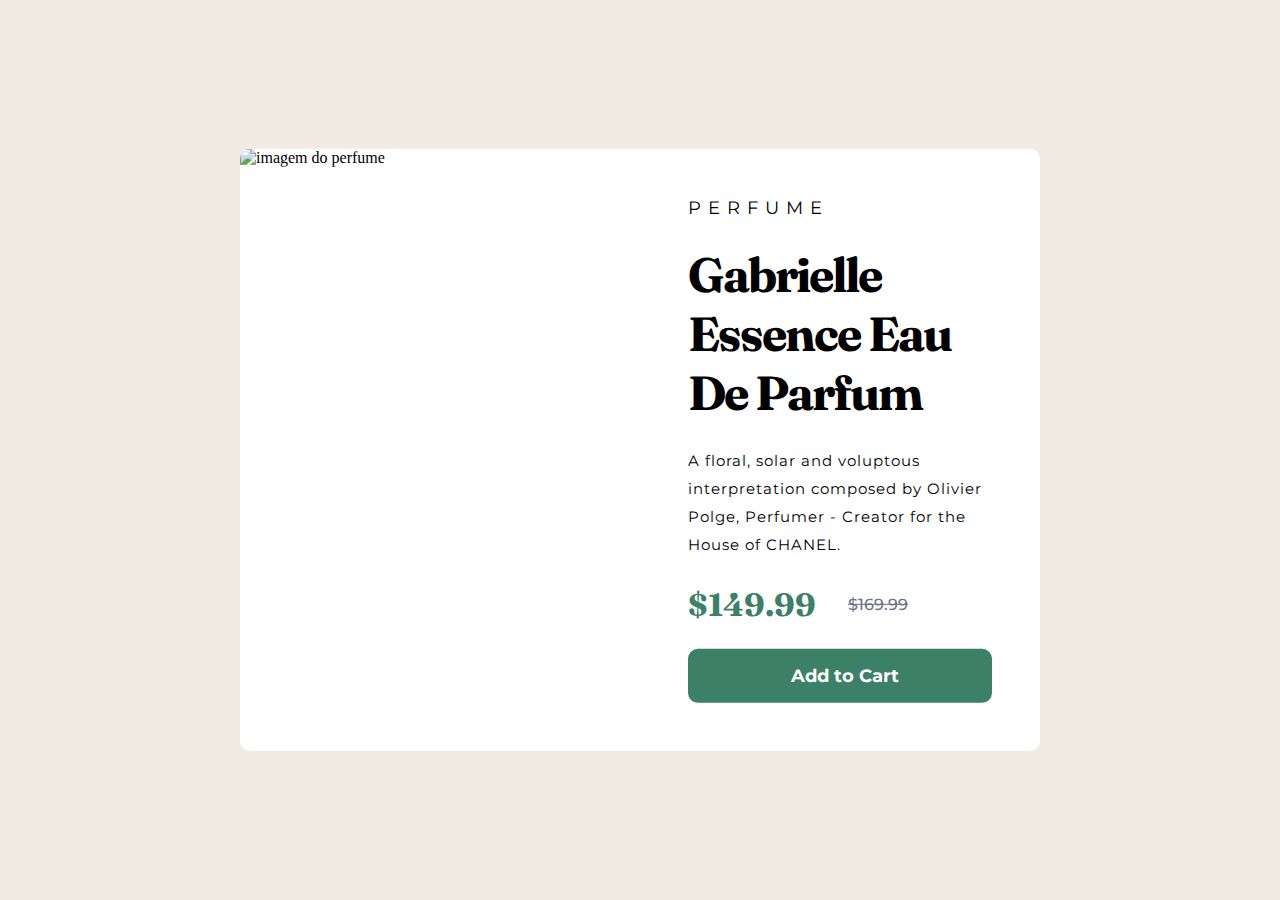
==== product-preview/index.html @ 2db026bc "product-preview" ====
<!DOCTYPE html>
<html lang="pt-br">
<head>
  <meta charset="UTF-8">
  <meta name="viewport" content="width=device-width, initial-scale=1.0"> <!-- displays site properly based on user's device -->

  <link rel="icon" type="image/png" sizes="32x32" href="./images/favicon-32x32.png">
  <link rel="stylesheet" href="style.css">
  
  <title>Frontend Mentor | Product preview card component</title>
</head>
<body>
    <div class="container">
      <div class="imgs">
        <img class="img-desktop" src="/images/image-product-desktop.jpg" alt="imagem do perfume">
        <img class="img-mobile" src="/images/image-product-mobile.jpg" alt="imagem do perfume mobile">
      </div>
      <div class="infos">
        
        <div class="type-product">
          <h3> PERFUME </h3>
        </div>

        <div class="name-product">
          <h1>
            Gabrielle Essence Eau De Parfum
          </h1>
        </div>

        <div class="desc-product">
          <p>
            A floral, solar and voluptous interpretation composed by Olivier Polge, Perfumer - Creator for the House of CHANEL.
          </p>
        </div>

        <div class="price">
          <h1>$149.99</h1>
          <p>$169.99</p>
        </div>

        <button class="buy">
          <img src="/images/icon-cart.svg" alt="">
          <p>Add to Cart</p>
        </button>

      </div>
    </div>
</body>
</html>
---- product-preview/style.css ----
@import url('https://fonts.googleapis.com/css2?family=Fraunces:opsz,wght@9..144,700&family=Montserrat:wght@100;400;500;700&display=swap');

* {
    margin: 0;
    padding: 0;
    box-sizing: border-box;
}

.imgs img {
    height: 100%;
    width: 100%;
    object-fit: cover;
}

.img-mobile {
    display: none;
}

body {
    background: hsl(30, 38%, 92%);
}

.container {
    background-color: hsl(0, 0%, 100%);
    border-radius: 10px;
    width: 800px;
    overflow: hidden;
    display: inline-flex;
    position: absolute;

    top: 50%;
    left: 50%;
    transform: translate(-50%, -50%);
}

.imgs {
    width: 50%;
}

.infos {
    padding: 3rem;
    width: 50%;
}

.infos .type-product {
    margin-bottom: 1.6rem;
}

.infos .type-product h3 {
    font-family: 'Montserrat', sans-serif;
    font-weight: 400;
    font-size: 18px;
    letter-spacing: 7px;
}

.infos .name-product {
    margin-bottom: 1.6rem;
}

.infos .name-product h1 {
    font-family: 'Fraunces', serif;
    letter-spacing: -2px;
    font-size: 3rem;
}

.infos .desc-product {
    font-family: 'Montserrat', sans-serif;
    font-weight: 400;
    font-size: 15px;
    margin-bottom: 1.6rem;
    letter-spacing: 1px;
    line-height: 28px;
}

.infos .price {
    display: flex;
    align-items: center;
    margin-bottom: 1.6rem;
}
.infos .price h1 {
    font-family: 'Fraunces', serif;
    color: hsl(158, 36%, 37%);
}
.infos .price p {
    font-family: 'Montserrat', sans-serif;
    font-weight: 500;
    color: hsl(228, 12%, 48%);
    margin-left: 2rem;
    text-decoration: line-through;
}

.infos .buy {
    background-color: hsl(158, 36%, 37%);
    width: 100%;
    border: 0;
    padding: 1rem;
    border-radius: 10px;
    display: flex;
    gap: 10px;
    justify-content: center;
    align-items: center;
    cursor: pointer;
}

.infos .buy p {
    font-family: 'Montserrat', sans-serif;
    font-weight: 700;
    color: hsl(0, 0%, 100%);
    font-size: 18px;
}

.buy:active {
    background-color: hsl(158, 63%, 17%);
}

@media (max-width: 800px) {
    .container {
        display: block;
        width: 90vw;
    }

    .imgs {
        height: auto;
        width: 100%;
    }
    .img-mobile {
        display: block;
    }
    .img-desktop {
        display: none;
    }

    .infos {
        height: auto;
        width: 100%;
        padding: 1.4rem;
        box-sizing: border-box;
    }

    .infos .type-product {
        margin-bottom: .5rem;
    }
    
    .infos .type-product h3 {
        font-size: 12px;
        font-weight: 500;
    }

    .infos .name-product {
        margin-bottom: .5rem;
    }
    .infos .name-product h1 {
        text-align: start;
        letter-spacing: 0;
        font-size: 2rem;
    }

}
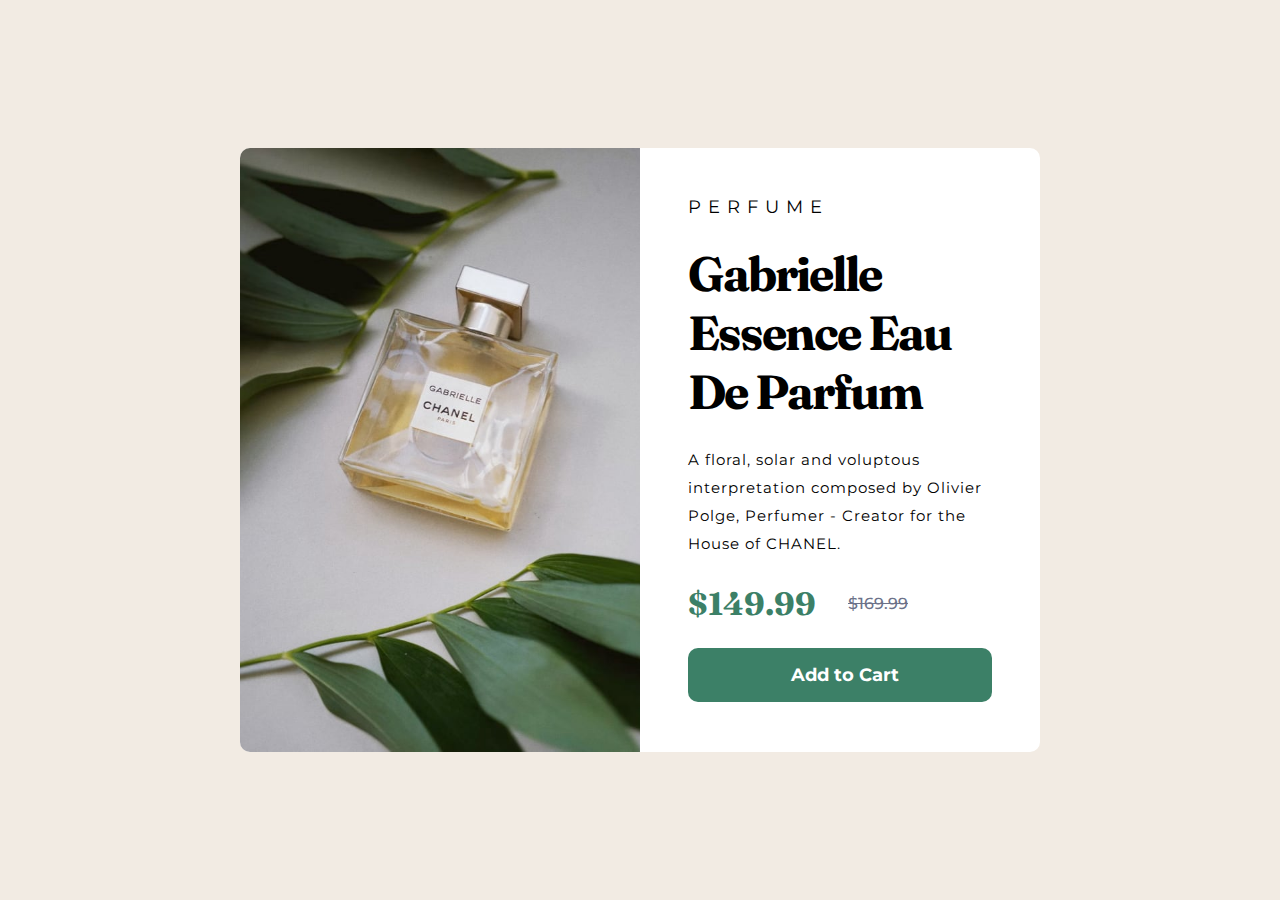
==== commit c9be86aa: "Update index.html" ====
--- a/product-preview/index.html
+++ b/product-preview/index.html
@@ -12,8 +12,8 @@
 <body>
     <div class="container">
       <div class="imgs">
-        <img class="img-desktop" src="/images/image-product-desktop.jpg" alt="imagem do perfume">
-        <img class="img-mobile" src="/images/image-product-mobile.jpg" alt="imagem do perfume mobile">
+        <img class="img-desktop" src="./images/image-product-desktop.jpg" alt="imagem do perfume"/>
+        <img class="img-mobile" src="./images/image-product-mobile.jpg" alt="imagem do perfume mobile"/>
       </div>
       <div class="infos">
         
@@ -46,4 +46,4 @@
       </div>
     </div>
 </body>
-</html>+</html>
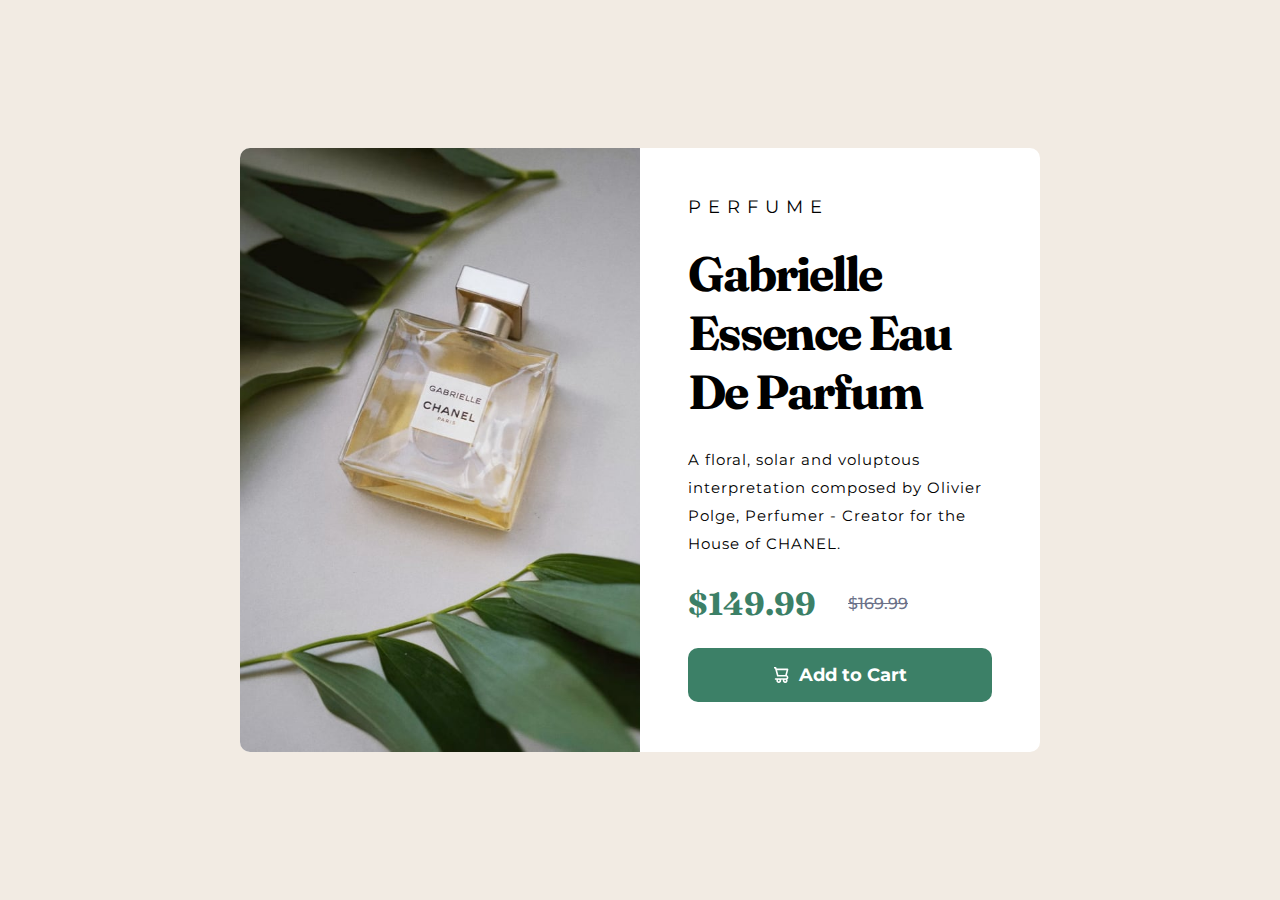
==== commit e4e5f05d: "Erro de imagem" ====
--- a/product-preview/index.html
+++ b/product-preview/index.html
@@ -39,7 +39,7 @@
         </div>
 
         <button class="buy">
-          <img src="/images/icon-cart.svg" alt="">
+          <img src="./images/icon-cart.svg" alt="Carrinho"/>
           <p>Add to Cart</p>
         </button>
 
